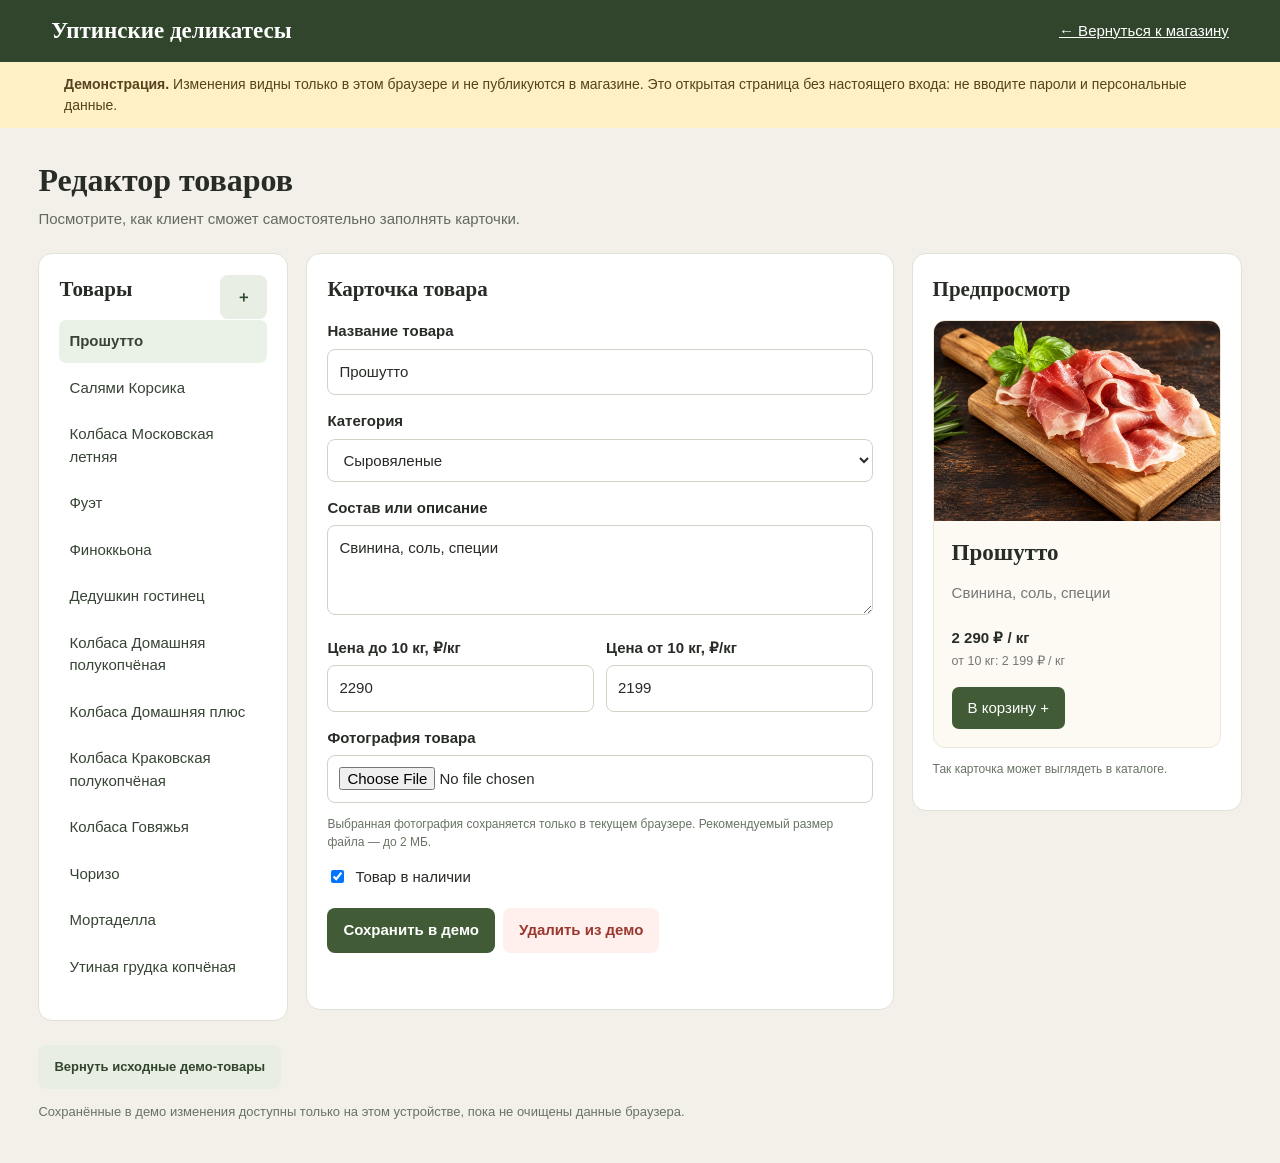
==== admin-demo.html @ f1af0362 "Add local-only product editor demonstration" ====
<!doctype html><html lang="ru"><head><meta charset="utf-8"><meta name="viewport" content="width=device-width,initial-scale=1"><title>Демо редактора — Уптинские деликатесы</title><style>
*{box-sizing:border-box}body{margin:0;background:#f3f0e9;color:#282c26;font:15px/1.5 Arial,sans-serif}header{background:#31452d;color:white;padding:18px clamp(16px,4vw,55px);display:flex;justify-content:space-between;align-items:center;gap:16px}header strong{font:600 23px Georgia,serif}header a{color:white}button,input,select,textarea{font:inherit}button{cursor:pointer}.banner{background:#fff0c6;color:#57431e;padding:12px 5%;font-size:14px}.wrap{max-width:1500px;margin:auto;padding:28px clamp(14px,3vw,45px)}h1,h2,h3{font-family:Georgia,serif}h1{font-size:32px;margin:0 0 4px}.intro{color:#626b5c;margin:0 0 22px}.layout{display:grid;grid-template-columns:250px minmax(300px,1fr) minmax(250px,330px);gap:18px;align-items:start}.panel{background:white;border:1px solid #e0e2d9;border-radius:14px;padding:20px;min-width:0}.listhead{display:flex;justify-content:space-between;align-items:center}.listhead h2,.panel h2{font-size:21px;margin:0 0 15px}.list{max-height:680px;overflow:auto;display:grid;gap:4px}.list button{text-align:left;background:none;border:0;padding:10px;border-radius:7px;color:#374435}.list button.active{background:#eaf1e7;font-weight:bold}.primary,.secondary,.danger{border-radius:8px;padding:11px 16px;border:0;font-weight:bold;min-height:44px}.primary{background:#405b36;color:#fff}.secondary{background:#e9eee5;color:#31452d}.danger{background:#fff0ed;color:#9a372e}label{font-weight:bold;display:block;margin:15px 0 6px}input,textarea,select{width:100%;border:1px solid #cdd4c8;border-radius:8px;padding:11px;background:#fff;color:#272b26}textarea{min-height:90px;resize:vertical}input[type=checkbox]{width:auto}.two{display:grid;grid-template-columns:1fr 1fr;gap:12px}.hint{font-size:12px;color:#687365}.actions{display:flex;gap:8px;flex-wrap:wrap;margin-top:20px}.preview-card{border:1px solid #eee7dc;border-radius:12px;overflow:hidden;background:#fdfaf3}.preview-card img{width:100%;height:200px;object-fit:cover;display:block}.preview-content{padding:18px}.preview-content h3{font-size:23px;line-height:1.2;margin:0 0 12px}.preview-content p{color:#777;min-height:30px}.preview-price{font-weight:bold}.preview-price small{display:block;color:#777;font-weight:normal;margin-top:3px}.preview-add{background:#405b36;color:white;border:0;border-radius:7px;padding:10px 16px;margin-top:16px}.notice{min-height:24px;color:#405b36;font-weight:bold;margin-top:12px}.status{font-size:12px;color:#687365}.check{display:flex;align-items:center;gap:8px;font-weight:normal}.bottom{margin-top:24px;font-size:13px;color:#687365}@media(max-width:1000px){.layout{grid-template-columns:210px minmax(0,1fr)}.preview-panel{grid-column:2}}@media(max-width:650px){header strong{font-size:18px}.layout{grid-template-columns:1fr}.preview-panel{grid-column:auto}.list{max-height:190px}.two{grid-template-columns:1fr}.wrap{padding-top:20px}}
</style></head><body><header><strong>Уптинские деликатесы</strong><a href="index.html">← Вернуться к магазину</a></header><div class="banner"><b>Демонстрация.</b> Изменения видны только в этом браузере и не публикуются в магазине. Это открытая страница без настоящего входа: не вводите пароли и персональные данные.</div><main class="wrap"><h1>Редактор товаров</h1><p class="intro">Посмотрите, как клиент сможет самостоятельно заполнять карточки.</p><div class="layout"><aside class="panel"><div class="listhead"><h2>Товары</h2><button class="secondary" id="add" type="button" aria-label="Добавить товар">＋</button></div><div class="list" id="list"></div></aside><section class="panel"><h2 id="edit-heading">Карточка товара</h2><form id="editor"><label for="name">Название товара</label><input id="name" required maxlength="120"><label for="category">Категория</label><select id="category"><option>Сыровяленые</option><option>Колбасы</option><option>Копчёности</option><option>Деликатесы</option><option>Сосиски</option></select><label for="description">Состав или описание</label><textarea id="description" maxlength="500"></textarea><div class="two"><div><label for="regular">Цена до 10 кг, ₽/кг</label><input id="regular" type="number" min="0" step="1"></div><div><label for="wholesale">Цена от 10 кг, ₽/кг</label><input id="wholesale" type="number" min="0" step="1"></div></div><label for="photo">Фотография товара</label><input id="photo" type="file" accept="image/*"><p class="hint">Выбранная фотография сохраняется только в текущем браузере. Рекомендуемый размер файла — до 2 МБ.</p><label class="check"><input type="checkbox" id="available"> Товар в наличии</label><div class="actions"><button class="primary" type="submit">Сохранить в демо</button><button class="danger" id="remove" type="button">Удалить из демо</button></div><div class="notice" id="notice" role="status"></div></form></section><aside class="panel preview-panel"><h2>Предпросмотр</h2><div class="preview-card"><img id="preview-img" alt="Фото товара"><div class="preview-content"><h3 id="preview-name"></h3><p id="preview-desc"></p><div class="preview-price"><span id="preview-price"></span><small id="preview-wholesale"></small></div><button class="preview-add" id="preview-add" disabled>В корзину +</button></div></div><p class="status">Так карточка может выглядеть в каталоге.</p></aside></div><div class="bottom"><button class="secondary" id="reset" type="button">Вернуть исходные демо-товары</button><p>Сохранённые в демо изменения доступны только на этом устройстве, пока не очищены данные браузера.</p></div></main><script>
const initial=[{"id":"0","name":"Прошутто","category":"Сыровяленые","image":"prosciutto-v2.webp","description":"Свинина, соль, специи","wholesale":2199,"regular":2290,"available":true},{"id":"1","name":"Салями Корсика","category":"Сыровяленые","image":"salami-v2.webp","description":"Свинина, соль, специи","wholesale":1650,"regular":1740,"available":true},{"id":"2","name":"Колбаса Московская летняя","category":"Сыровяленые","image":"moscow-hd.webp","description":"Говядина, шпик, свинина, соль, специи","wholesale":2028,"regular":2184,"available":true},{"id":"3","name":"Фуэт","category":"Сыровяленые","image":"fuet-v2.webp","description":"Свинина, соль, перец, мускатный орех","wholesale":1650,"regular":1740,"available":true},{"id":"4","name":"Финоккьона","category":"Сыровяленые","image":"finocchiona-hd.webp","description":"Свинина, фенхель, специи","wholesale":1650,"regular":1740,"available":true},{"id":"5","name":"Дедушкин гостинец","category":"Сыровяленые","image":"gostinets-hd.webp","description":"Свинина, соль, специи","wholesale":1650,"regular":1740,"available":true},{"id":"6","name":"Колбаса Домашняя полукопчёная","category":"Колбасы","image":"domashnyaya-hd.webp","description":"Свинина, соль, специи","wholesale":805,"regular":866,"available":true},{"id":"7","name":"Колбаса Домашняя плюс","category":"Колбасы","image":"domashnyaya_plus-hd.webp","description":"Свинина, говядина, соль, специи","wholesale":980,"regular":1057,"available":true},{"id":"8","name":"Колбаса Краковская полукопчёная","category":"Колбасы","image":"krakow-hd.webp","description":"Свинина, шпик, соль, специи","wholesale":953,"regular":1026,"available":true},{"id":"9","name":"Колбаса Говяжья","category":"Колбасы","image":"beef_sausage-hd.webp","description":"Говядина, соль, специи","wholesale":2045,"regular":2202,"available":true},{"id":"10","name":"Чоризо","category":"Колбасы","image":"chorizo-hd.webp","description":"Свинина, соль, специи","wholesale":1650,"regular":1740,"available":true},{"id":"11","name":"Мортаделла","category":"Колбасы","image":"mortadella-hd.webp","description":"Свинина, фисташки, перец, соль","wholesale":1500,"regular":1600,"available":true},{"id":"12","name":"Утиная грудка копчёная","category":"Копчёности","image":"duck-hd.webp","description":"Утиная грудка, соль, специи","wholesale":1420,"regular":1530,"available":true},{"id":"13","name":"Окорок Тамбовский варёно-копчёный","category":"Копчёности","image":"ham_tambov-hd.webp","description":"Свинина, соль, специи","wholesale":990,"regular":1067,"available":true},{"id":"14","name":"Грудинка варёно-копчёная","category":"Копчёности","image":"grudinka-v2.webp","description":"Грудинка свиная, соль, специи","wholesale":837,"regular":902,"available":true},{"id":"15","name":"Рёбра свиные","category":"Копчёности","image":"ribs-v2.webp","description":"Свиные рёбра со специями","wholesale":1032,"regular":1110,"available":true},{"id":"16","name":"Ветчина Домашняя","category":"Деликатесы","image":"vetchina-hd.webp","description":"Свинина, соль, специи","wholesale":767,"regular":826,"available":true},{"id":"17","name":"Мясной хлеб","category":"Деликатесы","image":"meatloaf-hd.webp","description":"Свинина, соль, специи","wholesale":733,"regular":790,"available":true},{"id":"18","name":"Сардельки говяжьи","category":"Сосиски","image":"sardelki-hd.webp","description":"Говядина, соль, специи","wholesale":1038,"regular":1118,"available":true},{"id":"19","name":"Сосиски Ганноверские","category":"Сосиски","image":"hannover-hd.webp","description":"Свинина, соль, специи","wholesale":635,"regular":685,"available":true},{"id":"20","name":"Сосиски Молочные","category":"Сосиски","image":"sausages-v2.webp","description":"Свинина, молоко, соль, специи","wholesale":687,"regular":740,"available":true},{"id":"21","name":"Сосиски Венские","category":"Сосиски","image":"vienna-hd.webp","description":"Свинина, соль, перец, специи","wholesale":635,"regular":685,"available":true}];const key='uptino-admin-demo-v1';let items;try{items=JSON.parse(localStorage.getItem(key))||structuredClone(initial)}catch(e){items=structuredClone(initial)}let selected=items[0]?.id;let pendingImage='';const $=x=>document.getElementById(x);const fields=['name','category','description','regular','wholesale','available'];function syncList(){$('list').replaceChildren();items.forEach(item=>{let b=document.createElement('button');b.type='button';b.textContent=item.name||'Новый товар';b.className=item.id===selected?'active':'';b.onclick=()=>{selected=item.id;show();};$('list').append(b)})}function show(){const p=items.find(x=>x.id===selected);if(!p)return;fields.forEach(x=>{if(x==='available')$(x).checked=p[x];else $(x).value=p[x]??''});pendingImage=p.image||'';$('photo').value='';$('notice').textContent='';syncList();preview()}function preview(){$('preview-name').textContent=$('name').value||'Название товара';$('preview-desc').textContent=$('description').value||'Здесь появится описание';let f=n=>new Intl.NumberFormat('ru-RU').format(n||0)+' ₽ / кг';$('preview-price').textContent=f($('regular').value);$('preview-wholesale').textContent='от 10 кг: '+f($('wholesale').value);$('preview-add').textContent=$('available').checked?'В корзину +':'Нет в наличии';$('preview-img').src=pendingImage||'hero-v2.webp'}fields.forEach(id=>$(id).addEventListener('input',preview));$('photo').addEventListener('change',e=>{const f=e.target.files[0];if(!f)return;if(f.size>2*1024*1024){$('notice').textContent='Фото больше 2 МБ. Выберите файл поменьше.';e.target.value='';return}let reader=new FileReader();reader.onload=()=>{pendingImage=reader.result;preview()};reader.readAsDataURL(f)});function persist(){try{localStorage.setItem(key,JSON.stringify(items));return true}catch(e){$('notice').textContent='Не удалось сохранить: память браузера заполнена.';return false}}$('editor').addEventListener('submit',e=>{e.preventDefault();let p=items.find(x=>x.id===selected);fields.forEach(x=>p[x]=x==='available'?$(x).checked:$(x).value);p.image=pendingImage;if(persist()){$('notice').textContent='Сохранено только в этом браузере.';syncList()}});$('add').onclick=()=>{let p={id:String(Date.now()),name:'Новый товар',category:'Колбасы',description:'',regular:'',wholesale:'',available:true,image:''};items.unshift(p);selected=p.id;show()};$('remove').onclick=()=>{items=items.filter(x=>x.id!==selected);if(!items.length)items=structuredClone(initial);selected=items[0].id;persist();show();$('notice').textContent='Удалено из демо.'};$('reset').onclick=()=>{items=structuredClone(initial);selected=items[0].id;try{localStorage.removeItem(key)}catch(e){}show();$('notice').textContent='Исходный список восстановлен.'};show();
</script></body></html>
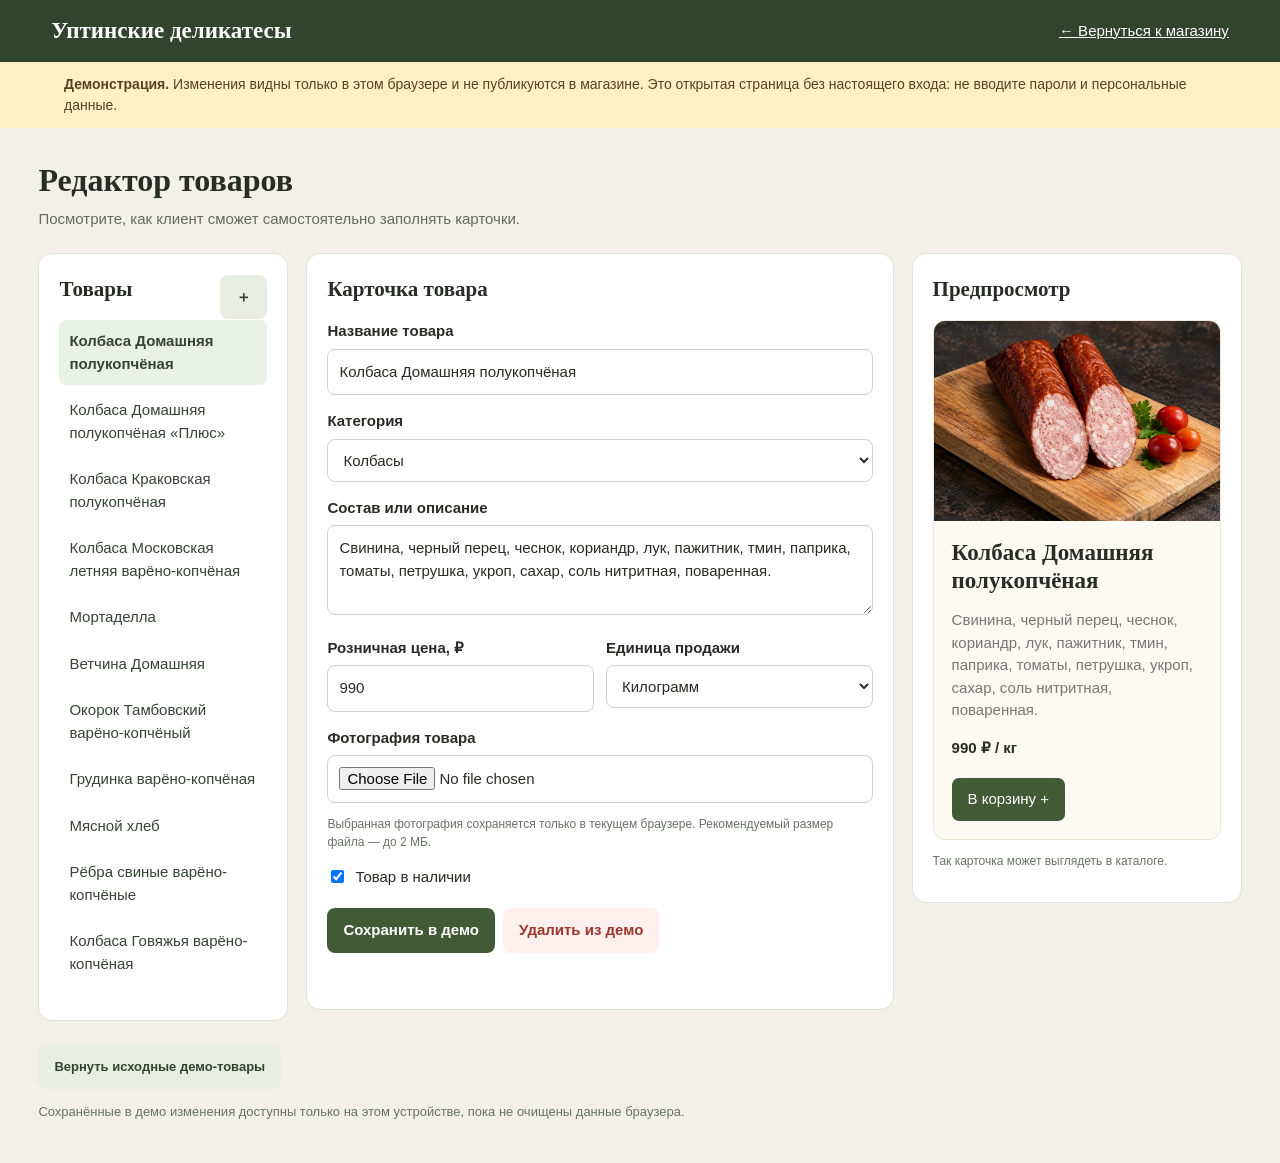
==== commit acb5a74c: "Align demo editor with retail prices and product units" ====
--- a/admin-demo.html
+++ b/admin-demo.html
@@ -1,5 +1,5 @@
 <!doctype html><html lang="ru"><head><meta charset="utf-8"><meta name="viewport" content="width=device-width,initial-scale=1"><title>Демо редактора — Уптинские деликатесы</title><style>
 *{box-sizing:border-box}body{margin:0;background:#f3f0e9;color:#282c26;font:15px/1.5 Arial,sans-serif}header{background:#31452d;color:white;padding:18px clamp(16px,4vw,55px);display:flex;justify-content:space-between;align-items:center;gap:16px}header strong{font:600 23px Georgia,serif}header a{color:white}button,input,select,textarea{font:inherit}button{cursor:pointer}.banner{background:#fff0c6;color:#57431e;padding:12px 5%;font-size:14px}.wrap{max-width:1500px;margin:auto;padding:28px clamp(14px,3vw,45px)}h1,h2,h3{font-family:Georgia,serif}h1{font-size:32px;margin:0 0 4px}.intro{color:#626b5c;margin:0 0 22px}.layout{display:grid;grid-template-columns:250px minmax(300px,1fr) minmax(250px,330px);gap:18px;align-items:start}.panel{background:white;border:1px solid #e0e2d9;border-radius:14px;padding:20px;min-width:0}.listhead{display:flex;justify-content:space-between;align-items:center}.listhead h2,.panel h2{font-size:21px;margin:0 0 15px}.list{max-height:680px;overflow:auto;display:grid;gap:4px}.list button{text-align:left;background:none;border:0;padding:10px;border-radius:7px;color:#374435}.list button.active{background:#eaf1e7;font-weight:bold}.primary,.secondary,.danger{border-radius:8px;padding:11px 16px;border:0;font-weight:bold;min-height:44px}.primary{background:#405b36;color:#fff}.secondary{background:#e9eee5;color:#31452d}.danger{background:#fff0ed;color:#9a372e}label{font-weight:bold;display:block;margin:15px 0 6px}input,textarea,select{width:100%;border:1px solid #cdd4c8;border-radius:8px;padding:11px;background:#fff;color:#272b26}textarea{min-height:90px;resize:vertical}input[type=checkbox]{width:auto}.two{display:grid;grid-template-columns:1fr 1fr;gap:12px}.hint{font-size:12px;color:#687365}.actions{display:flex;gap:8px;flex-wrap:wrap;margin-top:20px}.preview-card{border:1px solid #eee7dc;border-radius:12px;overflow:hidden;background:#fdfaf3}.preview-card img{width:100%;height:200px;object-fit:cover;display:block}.preview-content{padding:18px}.preview-content h3{font-size:23px;line-height:1.2;margin:0 0 12px}.preview-content p{color:#777;min-height:30px}.preview-price{font-weight:bold}.preview-price small{display:block;color:#777;font-weight:normal;margin-top:3px}.preview-add{background:#405b36;color:white;border:0;border-radius:7px;padding:10px 16px;margin-top:16px}.notice{min-height:24px;color:#405b36;font-weight:bold;margin-top:12px}.status{font-size:12px;color:#687365}.check{display:flex;align-items:center;gap:8px;font-weight:normal}.bottom{margin-top:24px;font-size:13px;color:#687365}@media(max-width:1000px){.layout{grid-template-columns:210px minmax(0,1fr)}.preview-panel{grid-column:2}}@media(max-width:650px){header strong{font-size:18px}.layout{grid-template-columns:1fr}.preview-panel{grid-column:auto}.list{max-height:190px}.two{grid-template-columns:1fr}.wrap{padding-top:20px}}
-</style></head><body><header><strong>Уптинские деликатесы</strong><a href="index.html">← Вернуться к магазину</a></header><div class="banner"><b>Демонстрация.</b> Изменения видны только в этом браузере и не публикуются в магазине. Это открытая страница без настоящего входа: не вводите пароли и персональные данные.</div><main class="wrap"><h1>Редактор товаров</h1><p class="intro">Посмотрите, как клиент сможет самостоятельно заполнять карточки.</p><div class="layout"><aside class="panel"><div class="listhead"><h2>Товары</h2><button class="secondary" id="add" type="button" aria-label="Добавить товар">＋</button></div><div class="list" id="list"></div></aside><section class="panel"><h2 id="edit-heading">Карточка товара</h2><form id="editor"><label for="name">Название товара</label><input id="name" required maxlength="120"><label for="category">Категория</label><select id="category"><option>Сыровяленые</option><option>Колбасы</option><option>Копчёности</option><option>Деликатесы</option><option>Сосиски</option></select><label for="description">Состав или описание</label><textarea id="description" maxlength="500"></textarea><div class="two"><div><label for="regular">Цена до 10 кг, ₽/кг</label><input id="regular" type="number" min="0" step="1"></div><div><label for="wholesale">Цена от 10 кг, ₽/кг</label><input id="wholesale" type="number" min="0" step="1"></div></div><label for="photo">Фотография товара</label><input id="photo" type="file" accept="image/*"><p class="hint">Выбранная фотография сохраняется только в текущем браузере. Рекомендуемый размер файла — до 2 МБ.</p><label class="check"><input type="checkbox" id="available"> Товар в наличии</label><div class="actions"><button class="primary" type="submit">Сохранить в демо</button><button class="danger" id="remove" type="button">Удалить из демо</button></div><div class="notice" id="notice" role="status"></div></form></section><aside class="panel preview-panel"><h2>Предпросмотр</h2><div class="preview-card"><img id="preview-img" alt="Фото товара"><div class="preview-content"><h3 id="preview-name"></h3><p id="preview-desc"></p><div class="preview-price"><span id="preview-price"></span><small id="preview-wholesale"></small></div><button class="preview-add" id="preview-add" disabled>В корзину +</button></div></div><p class="status">Так карточка может выглядеть в каталоге.</p></aside></div><div class="bottom"><button class="secondary" id="reset" type="button">Вернуть исходные демо-товары</button><p>Сохранённые в демо изменения доступны только на этом устройстве, пока не очищены данные браузера.</p></div></main><script>
-const initial=[{"id":"0","name":"Прошутто","category":"Сыровяленые","image":"prosciutto-v2.webp","description":"Свинина, соль, специи","wholesale":2199,"regular":2290,"available":true},{"id":"1","name":"Салями Корсика","category":"Сыровяленые","image":"salami-v2.webp","description":"Свинина, соль, специи","wholesale":1650,"regular":1740,"available":true},{"id":"2","name":"Колбаса Московская летняя","category":"Сыровяленые","image":"moscow-hd.webp","description":"Говядина, шпик, свинина, соль, специи","wholesale":2028,"regular":2184,"available":true},{"id":"3","name":"Фуэт","category":"Сыровяленые","image":"fuet-v2.webp","description":"Свинина, соль, перец, мускатный орех","wholesale":1650,"regular":1740,"available":true},{"id":"4","name":"Финоккьона","category":"Сыровяленые","image":"finocchiona-hd.webp","description":"Свинина, фенхель, специи","wholesale":1650,"regular":1740,"available":true},{"id":"5","name":"Дедушкин гостинец","category":"Сыровяленые","image":"gostinets-hd.webp","description":"Свинина, соль, специи","wholesale":1650,"regular":1740,"available":true},{"id":"6","name":"Колбаса Домашняя полукопчёная","category":"Колбасы","image":"domashnyaya-hd.webp","description":"Свинина, соль, специи","wholesale":805,"regular":866,"available":true},{"id":"7","name":"Колбаса Домашняя плюс","category":"Колбасы","image":"domashnyaya_plus-hd.webp","description":"Свинина, говядина, соль, специи","wholesale":980,"regular":1057,"available":true},{"id":"8","name":"Колбаса Краковская полукопчёная","category":"Колбасы","image":"krakow-hd.webp","description":"Свинина, шпик, соль, специи","wholesale":953,"regular":1026,"available":true},{"id":"9","name":"Колбаса Говяжья","category":"Колбасы","image":"beef_sausage-hd.webp","description":"Говядина, соль, специи","wholesale":2045,"regular":2202,"available":true},{"id":"10","name":"Чоризо","category":"Колбасы","image":"chorizo-hd.webp","description":"Свинина, соль, специи","wholesale":1650,"regular":1740,"available":true},{"id":"11","name":"Мортаделла","category":"Колбасы","image":"mortadella-hd.webp","description":"Свинина, фисташки, перец, соль","wholesale":1500,"regular":1600,"available":true},{"id":"12","name":"Утиная грудка копчёная","category":"Копчёности","image":"duck-hd.webp","description":"Утиная грудка, соль, специи","wholesale":1420,"regular":1530,"available":true},{"id":"13","name":"Окорок Тамбовский варёно-копчёный","category":"Копчёности","image":"ham_tambov-hd.webp","description":"Свинина, соль, специи","wholesale":990,"regular":1067,"available":true},{"id":"14","name":"Грудинка варёно-копчёная","category":"Копчёности","image":"grudinka-v2.webp","description":"Грудинка свиная, соль, специи","wholesale":837,"regular":902,"available":true},{"id":"15","name":"Рёбра свиные","category":"Копчёности","image":"ribs-v2.webp","description":"Свиные рёбра со специями","wholesale":1032,"regular":1110,"available":true},{"id":"16","name":"Ветчина Домашняя","category":"Деликатесы","image":"vetchina-hd.webp","description":"Свинина, соль, специи","wholesale":767,"regular":826,"available":true},{"id":"17","name":"Мясной хлеб","category":"Деликатесы","image":"meatloaf-hd.webp","description":"Свинина, соль, специи","wholesale":733,"regular":790,"available":true},{"id":"18","name":"Сардельки говяжьи","category":"Сосиски","image":"sardelki-hd.webp","description":"Говядина, соль, специи","wholesale":1038,"regular":1118,"available":true},{"id":"19","name":"Сосиски Ганноверские","category":"Сосиски","image":"hannover-hd.webp","description":"Свинина, соль, специи","wholesale":635,"regular":685,"available":true},{"id":"20","name":"Сосиски Молочные","category":"Сосиски","image":"sausages-v2.webp","description":"Свинина, молоко, соль, специи","wholesale":687,"regular":740,"available":true},{"id":"21","name":"Сосиски Венские","category":"Сосиски","image":"vienna-hd.webp","description":"Свинина, соль, перец, специи","wholesale":635,"regular":685,"available":true}];const key='uptino-admin-demo-v1';let items;try{items=JSON.parse(localStorage.getItem(key))||structuredClone(initial)}catch(e){items=structuredClone(initial)}let selected=items[0]?.id;let pendingImage='';const $=x=>document.getElementById(x);const fields=['name','category','description','regular','wholesale','available'];function syncList(){$('list').replaceChildren();items.forEach(item=>{let b=document.createElement('button');b.type='button';b.textContent=item.name||'Новый товар';b.className=item.id===selected?'active':'';b.onclick=()=>{selected=item.id;show();};$('list').append(b)})}function show(){const p=items.find(x=>x.id===selected);if(!p)return;fields.forEach(x=>{if(x==='available')$(x).checked=p[x];else $(x).value=p[x]??''});pendingImage=p.image||'';$('photo').value='';$('notice').textContent='';syncList();preview()}function preview(){$('preview-name').textContent=$('name').value||'Название товара';$('preview-desc').textContent=$('description').value||'Здесь появится описание';let f=n=>new Intl.NumberFormat('ru-RU').format(n||0)+' ₽ / кг';$('preview-price').textContent=f($('regular').value);$('preview-wholesale').textContent='от 10 кг: '+f($('wholesale').value);$('preview-add').textContent=$('available').checked?'В корзину +':'Нет в наличии';$('preview-img').src=pendingImage||'hero-v2.webp'}fields.forEach(id=>$(id).addEventListener('input',preview));$('photo').addEventListener('change',e=>{const f=e.target.files[0];if(!f)return;if(f.size>2*1024*1024){$('notice').textContent='Фото больше 2 МБ. Выберите файл поменьше.';e.target.value='';return}let reader=new FileReader();reader.onload=()=>{pendingImage=reader.result;preview()};reader.readAsDataURL(f)});function persist(){try{localStorage.setItem(key,JSON.stringify(items));return true}catch(e){$('notice').textContent='Не удалось сохранить: память браузера заполнена.';return false}}$('editor').addEventListener('submit',e=>{e.preventDefault();let p=items.find(x=>x.id===selected);fields.forEach(x=>p[x]=x==='available'?$(x).checked:$(x).value);p.image=pendingImage;if(persist()){$('notice').textContent='Сохранено только в этом браузере.';syncList()}});$('add').onclick=()=>{let p={id:String(Date.now()),name:'Новый товар',category:'Колбасы',description:'',regular:'',wholesale:'',available:true,image:''};items.unshift(p);selected=p.id;show()};$('remove').onclick=()=>{items=items.filter(x=>x.id!==selected);if(!items.length)items=structuredClone(initial);selected=items[0].id;persist();show();$('notice').textContent='Удалено из демо.'};$('reset').onclick=()=>{items=structuredClone(initial);selected=items[0].id;try{localStorage.removeItem(key)}catch(e){}show();$('notice').textContent='Исходный список восстановлен.'};show();
-</script></body></html>+</style></head><body><header><strong>Уптинские деликатесы</strong><a href="index.html">← Вернуться к магазину</a></header><div class="banner"><b>Демонстрация.</b> Изменения видны только в этом браузере и не публикуются в магазине. Это открытая страница без настоящего входа: не вводите пароли и персональные данные.</div><main class="wrap"><h1>Редактор товаров</h1><p class="intro">Посмотрите, как клиент сможет самостоятельно заполнять карточки.</p><div class="layout"><aside class="panel"><div class="listhead"><h2>Товары</h2><button class="secondary" id="add" type="button" aria-label="Добавить товар">＋</button></div><div class="list" id="list"></div></aside><section class="panel"><h2 id="edit-heading">Карточка товара</h2><form id="editor"><label for="name">Название товара</label><input id="name" required maxlength="120"><label for="category">Категория</label><select id="category"><option>Сыровяленые</option><option>Колбасы</option><option>Копчёности</option><option>Деликатесы</option><option>Сосиски</option><option>Нарезки</option></select><label for="description">Состав или описание</label><textarea id="description" maxlength="500"></textarea><div class="two"><div><label for="regular">Розничная цена, ₽</label><input id="regular" type="number" min="0" step="1"></div><div><label for="unit">Единица продажи</label><select id="unit"><option value="кг">Килограмм</option><option value="упаковка">Упаковка</option><option value="уточнить">Уточняется</option></select></div></div><label for="photo">Фотография товара</label><input id="photo" type="file" accept="image/*"><p class="hint">Выбранная фотография сохраняется только в текущем браузере. Рекомендуемый размер файла — до 2 МБ.</p><label class="check"><input type="checkbox" id="available"> Товар в наличии</label><div class="actions"><button class="primary" type="submit">Сохранить в демо</button><button class="danger" id="remove" type="button">Удалить из демо</button></div><div class="notice" id="notice" role="status"></div></form></section><aside class="panel preview-panel"><h2>Предпросмотр</h2><div class="preview-card"><img id="preview-img" alt="Фото товара"><div class="preview-content"><h3 id="preview-name"></h3><p id="preview-desc"></p><div class="preview-price"><span id="preview-price"></span><small id="preview-wholesale"></small></div><button class="preview-add" id="preview-add" disabled>В корзину +</button></div></div><p class="status">Так карточка может выглядеть в каталоге.</p></aside></div><div class="bottom"><button class="secondary" id="reset" type="button">Вернуть исходные демо-товары</button><p>Сохранённые в демо изменения доступны только на этом устройстве, пока не очищены данные браузера.</p></div></main><script>
+const initial=[{"id":"retail-5","name":"Колбаса Домашняя полукопчёная","category":"Колбасы","image":"domashnyaya-hd.webp","description":"Свинина, черный перец, чеснок, кориандр, лук, пажитник, тмин, паприка, томаты, петрушка, укроп, сахар, соль нитритная, поваренная.","regular":990,"unit":"кг","available":true},{"id":"retail-7","name":"Колбаса Домашняя полукопчёная «Плюс»","category":"Колбасы","image":"domashnyaya_plus-hd.webp","description":"Свинина, Говядина, черный перец, чеснок, кориандр, лук, пажитник, тмин паприка, томаты, петрушка, укроп, сахар, соль нитритная, поваренная.","regular":1210,"unit":"кг","available":true},{"id":"retail-9","name":"Колбаса Краковская полукопчёная","category":"Колбасы","image":"krakow-hd.webp","description":"Свинина, Говядина, перцы, мускатный орех, чеснок гранулированный, глюкоза, соль.","regular":1050,"unit":"кг","available":true},{"id":"retail-11","name":"Колбаса Московская летняя варёно-копчёная","category":"Колбасы","image":"moscow-hd.webp","description":"Говядина, шпик свинной, перцы, кардамон, мускатный орех, соль.","regular":2530,"unit":"кг","available":true},{"id":"retail-13","name":"Мортаделла","category":"Деликатесы","image":"mortadella-hd.webp","description":"Свинина, перец черный, перец душистый, глюкоза, имбирь, кориандр, чеснок, мускатный орех, тмин, гвоздика, корица, экстракт дрожжей, аскорбат натрия.","regular":1700,"unit":"кг","available":true},{"id":"retail-15","name":"Ветчина Домашняя","category":"Деликатесы","image":"vetchina-hd.webp","description":"Свинина, перец, кориандр, чеснок молотый, глюкоза, соль.","regular":930,"unit":"кг","available":true},{"id":"retail-17","name":"Окорок Тамбовский варёно-копчёный","category":"Копчёности","image":"ham_tambov-hd.webp","description":"Свинина, соль, глюкоза, экстракт черного перца, экстракт чеснока, экстракт дрожжей.","regular":1310,"unit":"кг","available":true},{"id":"retail-19","name":"Грудинка варёно-копчёная","category":"Копчёности","image":"grudinka-v2.webp","description":"Грудинка свиная, соль, глюкоза, экстракт черного перца, экстракт чеснока, экстракт дрожжей.","regular":960,"unit":"кг","available":true},{"id":"retail-21","name":"Мясной хлеб","category":"Деликатесы","image":"meatloaf-hd.webp","description":"Свинина, соль, глюкоза, экстракт черного перца, экстракт чеснока, экстракт дрожжей.","regular":750,"unit":"кг","available":true},{"id":"retail-23","name":"Рёбра свиные варёно-копчёные","category":"Копчёности","image":"ribs-v2.webp","description":"ребра свинные, соль, глюкоза, экстракт черного перца, экстракт чеснока, экстракт дрожжей.","regular":930,"unit":"кг","available":true},{"id":"retail-25","name":"Колбаса Говяжья варёно-копчёная","category":"Колбасы","image":"beef_sausage-hd.webp","description":"Говядина, кориандр, глюкоза, чеснок, перец черный, тмин, перец красный, соль, кардамон, экстракт дрожжей, экстракт дыма натуральный.","regular":2310,"unit":"кг","available":true},{"id":"retail-28","name":"Прошутто сыровяленый","category":"Сыровяленые","image":"prosciutto-v2.webp","description":"Свинина, нитритная соль, повареная соль, экстракты (черного перца, мускатного ореха, можжевельника, перца кубеба), сахара.","regular":2750,"unit":"кг","available":true},{"id":"retail-30","name":"Дедушкин гостинец","category":"Сыровяленые","image":"gostinets-hd.webp","description":"Свинина, соль, можжевельник, черный перец, душистый перец, тмин, перец кубеба, чеснок, аскорбат натрия, моносахара.","regular":2750,"unit":"кг","available":true},{"id":"retail-32","name":"Брауншвейгская колбаса сыровяленая","category":"Сыровяленые","image":"","description":"Свинина, Говядина, глюкоза, перец черный, мускатный орех, кардамон.","regular":2750,"unit":"кг","available":true},{"id":"retail-34","name":"Салями Корсика","category":"Сыровяленые","image":"salami-v2.webp","description":"Свинина, соль, перцы, чеснок, тмин, можжевельник, имбирь, розмарин, сахара, аскорбат натрия.","regular":2750,"unit":"кг","available":true},{"id":"retail-36","name":"Финоккьона","category":"Сыровяленые","image":"finocchiona-hd.webp","description":"Свинина, соль, фенхель, перцы, чеснок, мускатный орех, кардамон, сахара.","regular":2750,"unit":"кг","available":true},{"id":"retail-38","name":"Чоризо сыровяленая","category":"Сыровяленые","image":"chorizo-hd.webp","description":"Свинина,соль,копченая паприка, перец, орегано, чеснок.","regular":2750,"unit":"кг","available":true},{"id":"retail-40","name":"Салями Милано","category":"Сыровяленые","image":"","description":"Свинина, соль, перцы, розмарин, имбирь, чеснок, сахара тмин, перец кубеба, чеснок, аскорбат натрия, моносахара.","regular":2750,"unit":"кг","available":true},{"id":"retail-43","name":"Сосиски Ганноверские","category":"Сосиски","image":"hannover-hd.webp","description":"Свинина, вода, имбирь, глюкоза, кориандр, черный перец, аскорбат,соль мускатный орех, экстракт дрожжей, ароматизатор дым.","regular":820,"unit":"кг","available":true},{"id":"retail-45","name":"Сосиски Венские","category":"Сосиски","image":"vienna-hd.webp","description":"Свинина, вода, соль, перец черный, перец белый мускатный орех, мацис, имбирь, кардамон, горчица.","regular":820,"unit":"кг","available":true},{"id":"retail-47","name":"Сосиски Молочные","category":"Сосиски","image":"sausages-v2.webp","description":"Свинина, Молоко цельное, соль, душистый перец, черный перец, экстракты перцев, соль.","regular":820,"unit":"кг","available":true},{"id":"retail-49","name":"Сардельки Молочные","category":"Сосиски","image":"","description":"Свинина, Молоко цельное, соль, душистый перец, черный перец, экстракты перцев, соль.","regular":820,"unit":"кг","available":true},{"id":"retail-51","name":"Сардельки Говяжьи","category":"Сосиски","image":"sardelki-hd.webp","description":"Говядина, вода, соль, кориандр, тмин, чеснок, перец красный, кардамон, мускатный орех, глюкоза.","regular":1650,"unit":"кг","available":true},{"id":"retail-54","name":"Утиная грудка варёно-копчёная","category":"Копчёности","image":"duck-hd.webp","description":"Утиная грудка,соль, глюкоза, экстракт черного перца, экстракт чеснока, экстракт дрожжей.","regular":1750,"unit":"кг","available":true},{"id":"retail-56","name":"Утиные окорочка варёно-копчёные","category":"Копчёности","image":"","description":"Утиные окорочка,соль, глюкоза, экстракт черного перца, экстракт чеснока, экстракт дрожжей.","regular":1650,"unit":"кг","available":true},{"id":"retail-58","name":"Утиные сердечки варёно-копчёные","category":"Копчёности","image":"","description":"Утиные сердечки,соль, глюкоза, экстракт черного перца, экстракт чеснока, экстракт дрожжей.","regular":600,"unit":"кг","available":true},{"id":"retail-60","name":"Утиные желудочки варёно-копчёные","category":"Копчёности","image":"","description":"Утиные желудочки,соль, глюкоза, экстракт черного перца, экстракт чеснока, экстракт дрожжей.","regular":500,"unit":"кг","available":true},{"id":"retail-62","name":"Бекон сырокопчёный","category":"Копчёности","image":"","description":"Состав уточняется у производителя.","regular":1540,"unit":"кг","available":true},{"id":"retail-63","name":"Охотничьи сыровяленые","category":"Сыровяленые","image":"","description":"Состав уточняется у производителя.","regular":3000,"unit":"кг","available":true},{"id":"retail-65","name":"Филе утки сыровяленое — нарезка","category":"Нарезки","image":"","description":"Состав уточняется у производителя.","regular":360,"unit":"уточнить","available":true},{"id":"retail-66","name":"Грудка утки сырокопчёная — нарезка","category":"Нарезки","image":"","description":"Состав уточняется у производителя.","regular":420,"unit":"уточнить","available":true},{"id":"retail-67","name":"Прошутто — нарезка","category":"Нарезки","image":"","description":"Состав уточняется у производителя.","regular":395,"unit":"уточнить","available":true}];const key='uptino-admin-demo-retail-20261104';let items;try{items=JSON.parse(localStorage.getItem(key))||structuredClone(initial)}catch(e){items=structuredClone(initial)}let selected=items[0]?.id;let pendingImage='';const $=x=>document.getElementById(x);const fields=['name','category','description','regular','unit','available'];function syncList(){$('list').replaceChildren();items.forEach(item=>{let b=document.createElement('button');b.type='button';b.textContent=item.name||'Новый товар';b.className=item.id===selected?'active':'';b.onclick=()=>{selected=item.id;show();};$('list').append(b)})}function show(){const p=items.find(x=>x.id===selected);if(!p)return;fields.forEach(x=>{if(x==='available')$(x).checked=p[x];else $(x).value=p[x]??''});pendingImage=p.image||'';$('photo').value='';$('notice').textContent='';syncList();preview()}function preview(){$('preview-name').textContent=$('name').value||'Название товара';$('preview-desc').textContent=$('description').value||'Здесь появится описание';let f=n=>new Intl.NumberFormat('ru-RU').format(n||0)+' ₽';const unit=$('unit').value;$('preview-price').textContent=f($('regular').value)+(unit==='кг'?' / кг':unit==='упаковка'?' / упаковку':'');$('preview-wholesale').textContent=unit==='уточнить'?'Единица продажи уточняется':'';$('preview-add').textContent=$('available').checked?'В корзину +':'Нет в наличии';$('preview-img').hidden=!pendingImage;if(pendingImage)$('preview-img').src=pendingImage}fields.forEach(id=>$(id).addEventListener('input',preview));$('photo').addEventListener('change',e=>{const f=e.target.files[0];if(!f)return;if(f.size>2*1024*1024){$('notice').textContent='Фото больше 2 МБ. Выберите файл поменьше.';e.target.value='';return}let reader=new FileReader();reader.onload=()=>{pendingImage=reader.result;preview()};reader.readAsDataURL(f)});function persist(){try{localStorage.setItem(key,JSON.stringify(items));return true}catch(e){$('notice').textContent='Не удалось сохранить: память браузера заполнена.';return false}}$('editor').addEventListener('submit',e=>{e.preventDefault();let p=items.find(x=>x.id===selected);fields.forEach(x=>p[x]=x==='available'?$(x).checked:$(x).value);p.image=pendingImage;if(persist()){$('notice').textContent='Сохранено только в этом браузере.';syncList()}});$('add').onclick=()=>{let p={id:String(Date.now()),name:'Новый товар',category:'Колбасы',description:'',regular:'',unit:'кг',available:true,image:''};items.unshift(p);selected=p.id;show()};$('remove').onclick=()=>{items=items.filter(x=>x.id!==selected);if(!items.length)items=structuredClone(initial);selected=items[0].id;persist();show();$('notice').textContent='Удалено из демо.'};$('reset').onclick=()=>{items=structuredClone(initial);selected=items[0].id;try{localStorage.removeItem(key)}catch(e){}show();$('notice').textContent='Исходный список восстановлен.'};show();
+</script></body></html>
